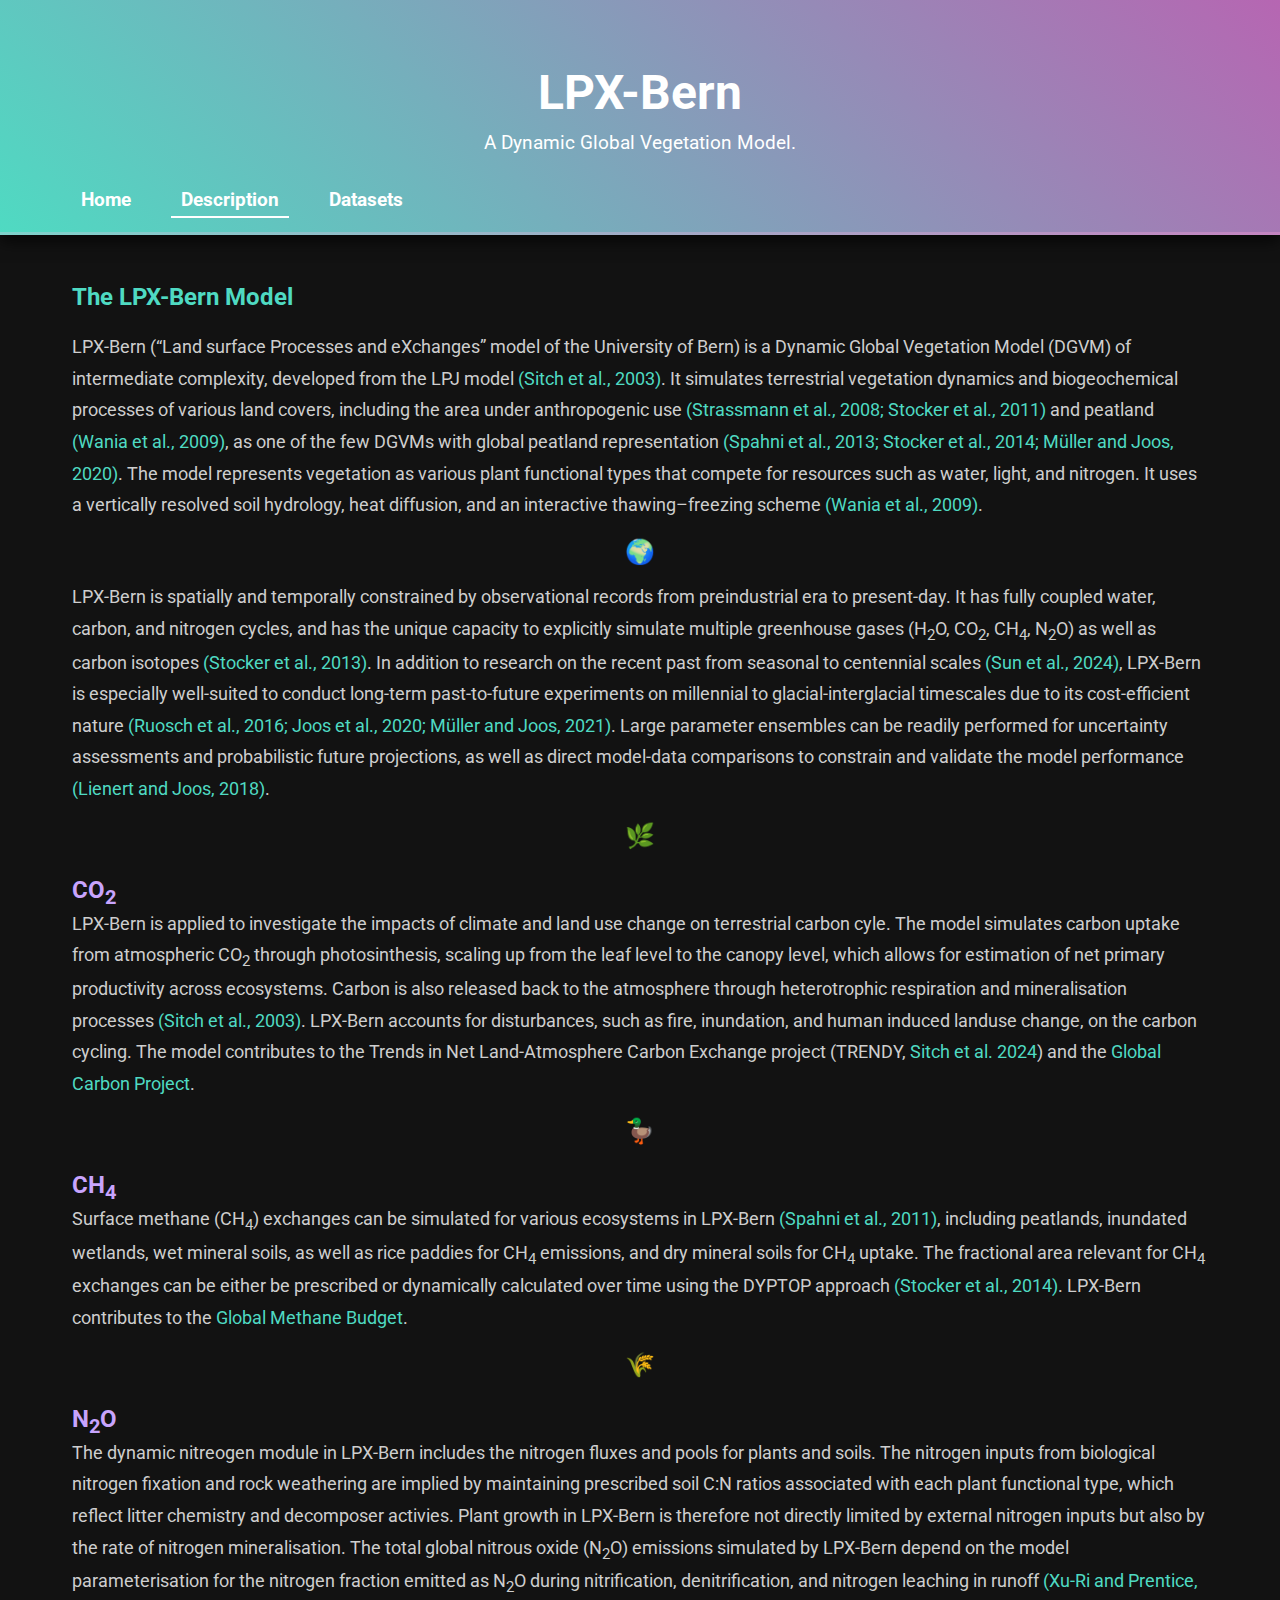
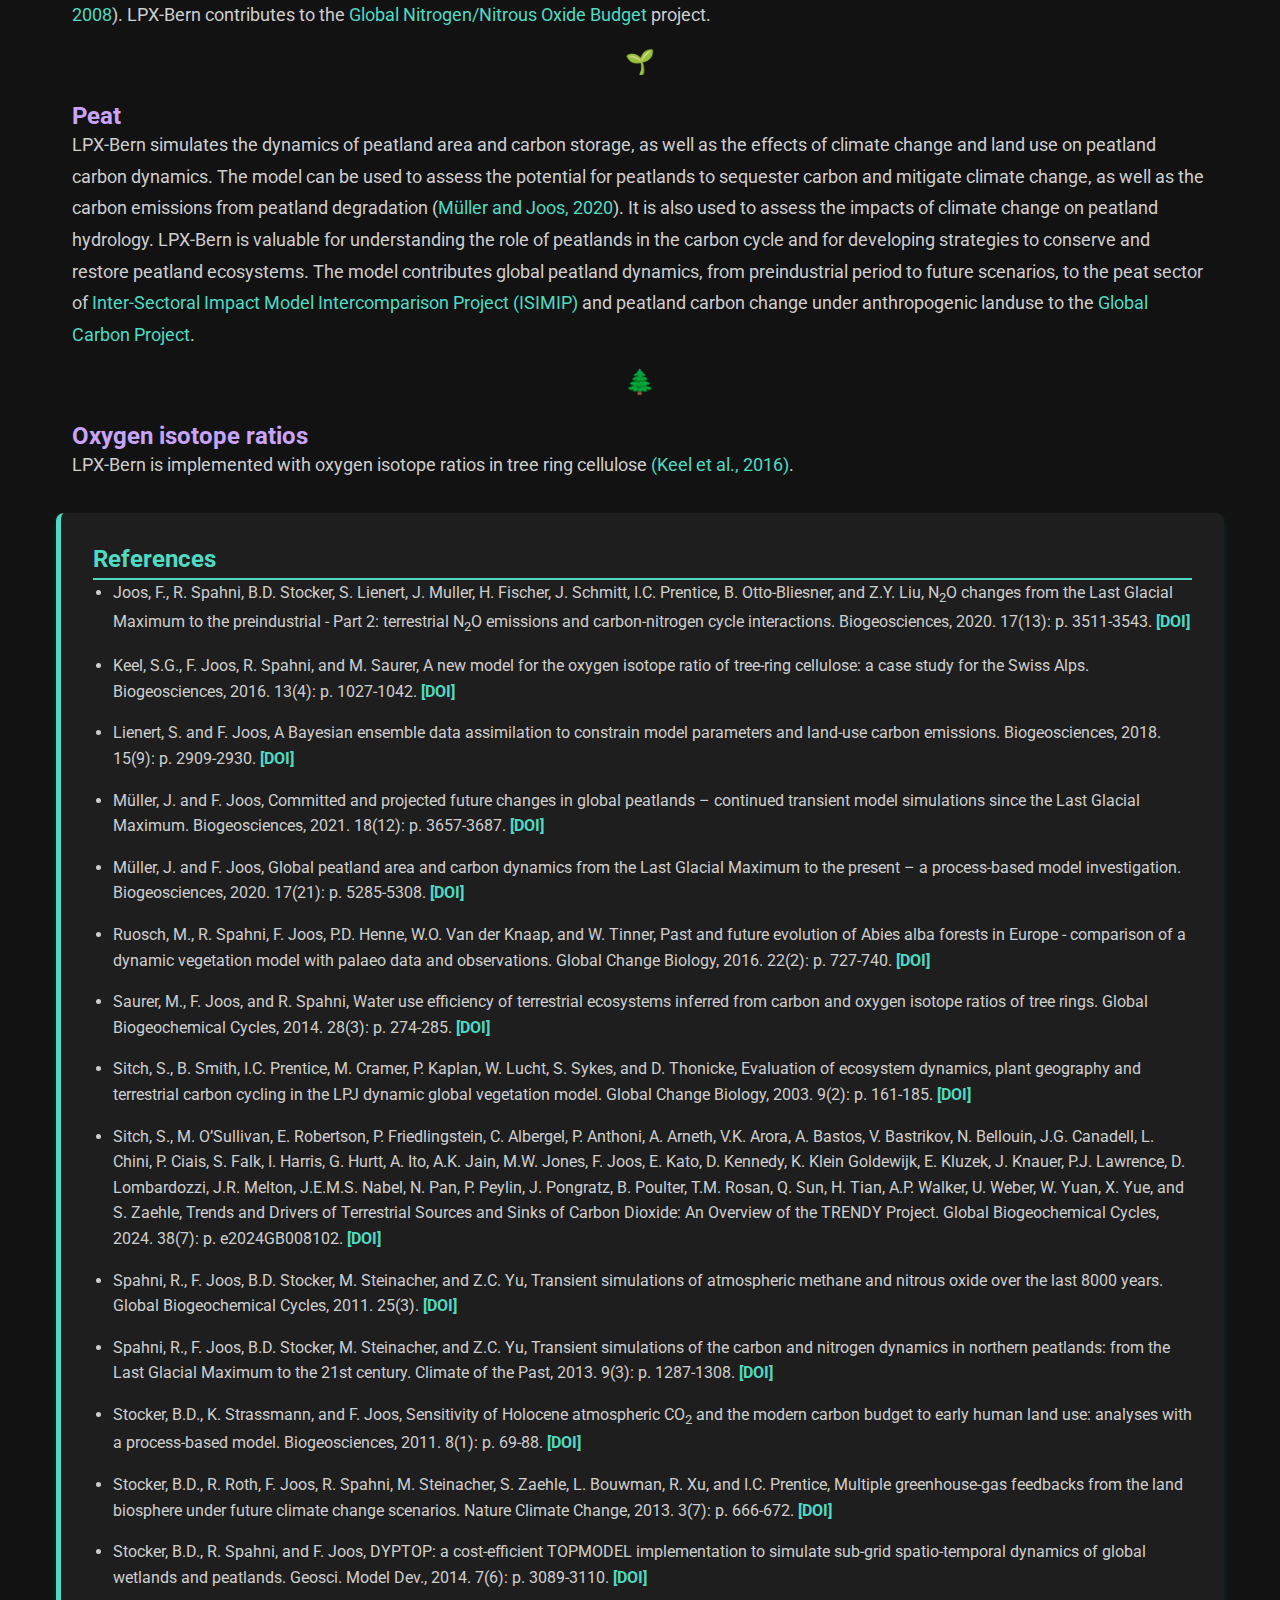
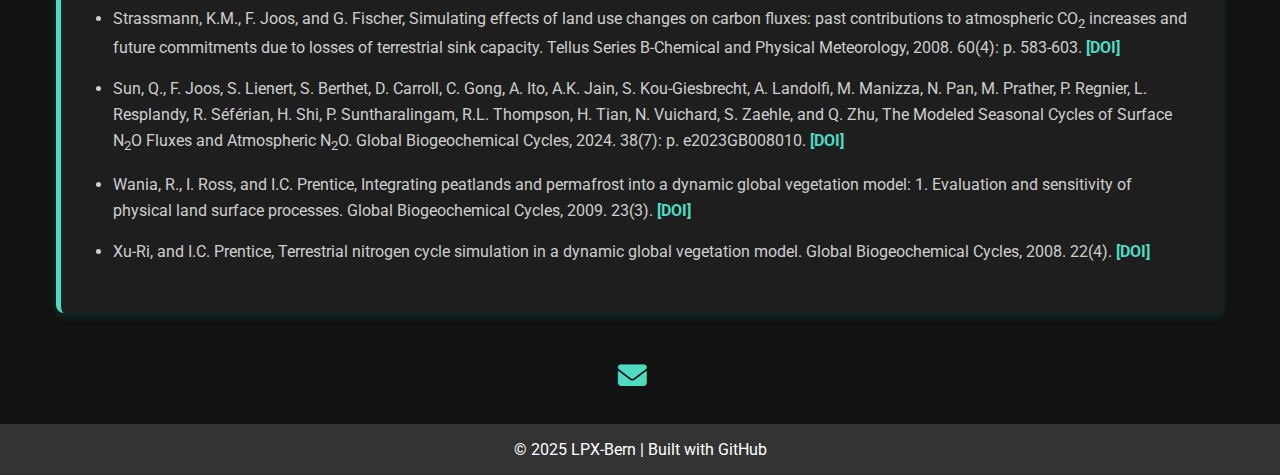
==== about.html @ 45b66ba9 "initial commit" ====
<!DOCTYPE html>
<html lang="en">
<head>
  <meta charset="UTF-8">
  <meta name="viewport" content="width=device-width, initial-scale=1">
  <meta name="description" content="LPX-Bern is a Dynamic Global Vegetation Model (DGVM) that simulates land surface processes and greenhouse gas exchanges.">
  <meta name="keywords" content="land surface model, terrestrial biosphere model, carbon cycle, nitrogen cycle, greenhouse gases">
  <meta name="author" content="Qing Sun">
  <meta property="og:title" content="LPX-Bern Model">
  <meta property="og:description" content="LPX-Bern is a Dynamic Global Vegetation Model (DGVM) that simulates land surface processes and greenhouse gas exchanges.">
  <meta property="og:url" content="https://lpx-bern.github.io/info/about">
  <title>LPX-Bern model</title>
  <link rel="stylesheet" href="assets/style.css">
  <link rel="stylesheet" href="https://cdnjs.cloudflare.com/ajax/libs/font-awesome/6.5.1/css/all.min.css">
</head>
<script src="assets/js/script.js"></script>
<body>
  <div id="header"></div>
  <main>
    <section class="page-section">
      <h2>The LPX-Bern Model</h2>
      <p>
        LPX-Bern (“Land surface Processes and eXchanges” model of the University of Bern) is a Dynamic Global Vegetation Model (DGVM) of intermediate complexity, developed from the LPJ model <a href="#sitch2003">(Sitch et al., 2003)</a>. It simulates terrestrial vegetation dynamics and biogeochemical processes of various land covers, including the area under anthropogenic use <a href="#strassmann2008">(Strassmann et al., 2008;</a> <a href="#stocker2011">Stocker et al., 2011)</a> and peatland <a href="#wania2009">(Wania et al., 2009)</a>, as one of the few DGVMs with global peatland representation <a href="#spahni2013">(Spahni et al., 2013;</a> <a href="#stocker2014">Stocker et al., 2014;</a> <a href="#mueller2020">Müller and Joos, 2020)</a>. 
        The model represents vegetation as various plant functional types that compete for resources such as water, light, and nitrogen. It uses a vertically resolved soil hydrology, heat diffusion, and an interactive thawing–freezing scheme <a href="#wania2009">(Wania et al., 2009)</a>.
      </p>
      <div class="decorative-divider">
        <span class="divider-icon">🌍</span>
      </div>
      <p>
        LPX-Bern is spatially and temporally constrained by observational records from preindustrial era to present-day. It has fully coupled water, carbon, and nitrogen cycles, and has the unique capacity to explicitly simulate multiple greenhouse gases (H<sub>2</sub>O, CO<sub>2</sub>, CH<sub>4</sub>, N<sub>2</sub>O) as well as carbon isotopes <a href="#stocker2013">(Stocker et al., 2013)</a>. In addition to research on the recent past from seasonal to centennial scales <a href="#sun2024">(Sun et al., 2024)</a>, LPX-Bern is especially well-suited to conduct long-term past-to-future experiments on millennial to glacial-interglacial timescales due to its cost-efficient nature <a href="#ruosch2016">(Ruosch et al., 2016;</a> <a href="#joos2020">Joos et al., 2020;</a> <a href="#mueller2021">Müller and Joos, 2021)</a>. Large parameter ensembles can be readily performed for uncertainty assessments and probabilistic future projections, as well as direct model-data comparisons to constrain and validate the model performance <a href="#lienert2018">(Lienert and Joos, 2018)</a>.
      </p>
      <div class="decorative-divider">
        <span class="divider-icon">🌿</span>
      </div>
      <h3>CO<sub>2</sub></h3>
      <p>
        LPX-Bern is applied to investigate the impacts of climate and land use change on terrestrial carbon cyle. The model simulates carbon uptake from atmospheric CO<sub>2</sub> through photosinthesis, scaling up from the leaf level to the canopy level, which allows for estimation of net primary productivity across ecosystems. Carbon is also released back to the atmosphere through heterotrophic respiration and mineralisation processes <a href="#sitch2003">(Sitch et al., 2003)</a>. LPX-Bern accounts for disturbances, such as fire, inundation, and human induced landuse change, on the carbon cycling. The model contributes to the Trends in Net Land-Atmosphere Carbon Exchange project (TRENDY, <a href="#sitch2024"> Sitch et al. 2024</a>) and the <a href="https://globalcarbonbudget.org/" target="_blank" rel="noopener noreferrer">Global Carbon Project</a>. 
      </p>
      <div class="decorative-divider">
        <!-- <span class="divider-icon">🌡️</span> -->
          <span class="divider-icon">🦆</span>
      </div>
      <h3>CH<sub>4</sub></h3>
      <p>
        Surface methane (CH<sub>4</sub>) exchanges can be simulated for various ecosystems in LPX-Bern <a href="#spahni2011">(Spahni et al., 2011)</a>, including peatlands, inundated wetlands, wet mineral soils, as well as rice paddies for CH<sub>4</sub> emissions, and dry mineral soils for CH<sub>4</sub> uptake. The fractional area relevant for CH<sub>4</sub> exchanges can be either be prescribed or dynamically calculated over time using the DYPTOP approach <a href="#stocker2014">(Stocker et al., 2014)</a>. LPX-Bern contributes to the <a href="https://www.globalcarbonproject.org/methanebudget/index.htm" target="_blank" rel="noopener noreferrer">Global Methane Budget</a>. 
      </p>
      <div class="decorative-divider">
        <span class="divider-icon">🌾</span>
      </div>
      <h3>N<sub>2</sub>O</h3>
      <p>
          The dynamic nitreogen module in LPX-Bern includes the nitrogen fluxes and pools for plants and soils. The nitrogen inputs from biological nitrogen fixation and rock weathering are implied by maintaining prescribed soil C:N ratios associated with each plant functional type, which reflect litter chemistry and decomposer activies. Plant growth in LPX-Bern is therefore not directly limited by external nitrogen inputs but also by the rate of nitrogen mineralisation. The total global nitrous oxide (N<sub>2</sub>O) emissions simulated by LPX-Bern depend on the model parameterisation for the nitrogen fraction emitted as N<sub>2</sub>O during nitrification, denitrification, and nitrogen leaching in runoff <a href="#xu-ri2008">(Xu-Ri and Prentice, 2008</a>). LPX-Bern contributes to the <a href="https://www.globalcarbonproject.org/nitrousoxidebudget/index.htm" target="_blank" rel="noopener noreferrer">Global Nitrogen/Nitrous Oxide Budget</a> project.
      </p>
      <div class="decorative-divider">
        <!-- <span class="divider-icon">🍂</span> -->
        <span class="divider-icon">🌱</span>
      </div>
      <h3>Peat</h3>
      <p>
        LPX-Bern simulates the dynamics of peatland area and carbon storage, as well as the effects of climate change and land use on peatland carbon dynamics. The model can be used to assess the potential for peatlands to sequester carbon and mitigate climate change, as well as the carbon emissions from peatland degradation (<a href="#mueller2020">Müller and Joos, 2020</a>). It is also used to assess the impacts of climate change on peatland hydrology. LPX-Bern is valuable for understanding the role of peatlands in the carbon cycle and for developing strategies to conserve and restore peatland ecosystems. The model contributes global peatland dynamics, from preindustrial period to future scenarios, to the peat sector of <a href="https://www.isimip.org/" target="_blank" rel="noopener noreferrer">Inter-Sectoral Impact Model Intercomparison Project (ISIMIP)</a> and peatland carbon change under anthropogenic landuse to the <a href="https://globalcarbonbudget.org/" target="_blank" rel="noopener noreferrer">Global Carbon Project</a>.
      </p>
      <div class="decorative-divider">
        <span class="divider-icon">🌲</span>
      </div>
      <h3>Oxygen isotope ratios</h3>
      <p>
        LPX-Bern is implemented with oxygen isotope ratios in tree ring cellulose <a href="#keel2016">(Keel et al., 2016)</a>.
      </p>
    </section>

    <section class="bibliography">
      <h2>References</h2>
      <ul>
        <li id="joos2020">
          Joos, F., R. Spahni, B.D. Stocker, S. Lienert, J. Muller, H. Fischer, J. Schmitt, I.C. Prentice, B. Otto-Bliesner, and Z.Y. Liu, N<sub>2</sub>O changes from the Last Glacial Maximum to the preindustrial - Part 2: terrestrial N<sub>2</sub>O emissions and carbon-nitrogen cycle interactions. Biogeosciences, 2020. 17(13): p. 3511-3543.
          <a href="https://doi.org/10.5194/bg-17-3511-2020" target="_blank" rel="noopener noreferrer">[DOI]</a>
        </li>
        <li id="keel2016">
          Keel, S.G., F. Joos, R. Spahni, and M. Saurer, A new model for the oxygen isotope ratio of tree-ring cellulose: a case study for the Swiss Alps. Biogeosciences, 2016. 13(4): p. 1027-1042.
          <a href="https://doi.org/10.5194/bg-13-1027-2016" target="_blank" rel="noopener noreferrer">[DOI]</a>
        </li>
        <li id="lienert2018">
          Lienert, S. and F. Joos, A Bayesian ensemble data assimilation to constrain model parameters and land-use carbon emissions. Biogeosciences, 2018. 15(9): p. 2909-2930.
          <a href="https://doi.org/10.5194/bg-15-2909-2018" target="_blank" rel="noopener noreferrer">[DOI]</a>
        </li>
        <li id="mueller2021">
          Müller, J. and F. Joos, Committed and projected future changes in global peatlands – continued transient model simulations since the Last Glacial Maximum. Biogeosciences, 2021. 18(12): p. 3657-3687.
          <a href="https://doi.org/10.5194/bg-18-3657-2021" target="_blank" rel="noopener noreferrer">[DOI]</a>
        </li>
        <li id="mueller2020">
          Müller, J. and F. Joos, Global peatland area and carbon dynamics from the Last Glacial Maximum to the present – a process-based model investigation. Biogeosciences, 2020. 17(21): p. 5285-5308.
          <a href="https://doi.org/10.5194/bg-17-5285-2020" target="_blank" rel="noopener noreferrer">[DOI]</a>
        </li>
        <li id="ruosch2016">
          Ruosch, M., R. Spahni, F. Joos, P.D. Henne, W.O. Van der Knaap, and W. Tinner, Past and future evolution of Abies alba forests in Europe - comparison of a dynamic vegetation model with palaeo data and observations. Global Change Biology, 2016. 22(2): p. 727-740.
          <a href="https://doi.org/10.1111/gcb.13075" target="_blank" rel="noopener noreferrer">[DOI]</a>
        </li>
        <li id="saurer2014">
          Saurer, M., F. Joos, and R. Spahni, Water use efficiency of terrestrial ecosystems inferred from carbon and oxygen isotope ratios of tree rings. Global Biogeochemical Cycles, 2014. 28(3): p. 274-285.
          <a href="https://doi.org/10.1002/2013GB004706" target="_blank" rel="noopener noreferrer">[DOI]</a>
        </li>
        <li id="sitch2003">
          Sitch, S., B. Smith, I.C. Prentice, M. Cramer, P. Kaplan, W. Lucht, S. Sykes, and D. Thonicke, Evaluation of ecosystem dynamics, plant geography and terrestrial carbon cycling in the LPJ dynamic global vegetation model. Global Change Biology, 2003. 9(2): p. 161-185.
          <a href="https://doi.org/10.1046/j.1365-2486.2003.00569.x" target="_blank" rel="noopener noreferrer">[DOI]</a>
        </li>
        <li id="sitch2024">
          Sitch, S., M. O’Sullivan, E. Robertson, P. Friedlingstein, C. Albergel, P. Anthoni, A. Arneth, V.K. Arora, A. Bastos, V. Bastrikov, N. Bellouin, J.G. Canadell, L. Chini, P. Ciais, S. Falk, I. Harris, G. Hurtt, A. Ito, A.K. Jain, M.W. Jones, F. Joos, E. Kato, D. Kennedy, K. Klein Goldewijk, E. Kluzek, J. Knauer, P.J. Lawrence, D. Lombardozzi, J.R. Melton, J.E.M.S. Nabel, N. Pan, P. Peylin, J. Pongratz, B. Poulter, T.M. Rosan, Q. Sun, H. Tian, A.P. Walker, U. Weber, W. Yuan, X. Yue, and S. Zaehle, Trends and Drivers of Terrestrial Sources and Sinks of Carbon Dioxide: An Overview of the TRENDY Project. Global Biogeochemical Cycles, 2024. 38(7): p. e2024GB008102.
          <a href="https://doi.org:https://doi.org/10.1029/2024GB008102" target="_blank" rel="noopener noreferrer">[DOI]</a>
        <li id="spahni2011">
          Spahni, R., F. Joos, B.D. Stocker, M. Steinacher, and Z.C. Yu, Transient simulations of atmospheric methane and nitrous oxide over the last 8000 years. Global Biogeochemical Cycles, 2011. 25(3).
          <a href="https://doi.org/10.1029/2010GB003848" target="_blank" rel="noopener noreferrer">[DOI]</a>
        </li>
        <li id="spahni2013">
          Spahni, R., F. Joos, B.D. Stocker, M. Steinacher, and Z.C. Yu, Transient simulations of the carbon and nitrogen dynamics in northern peatlands: from the Last Glacial Maximum to the 21st century. Climate of the Past, 2013. 9(3): p. 1287-1308.
          <a href="https://doi.org/10.5194/cp-9-1287-2013" target="_blank" rel="noopener noreferrer">[DOI]</a>
        </li>
        <li id="stocker2011">
          Stocker, B.D., K. Strassmann, and F. Joos, Sensitivity of Holocene atmospheric CO<sub>2</sub> and the modern carbon budget to early human land use: analyses with a process-based model. Biogeosciences, 2011. 8(1): p. 69-88.
          <a href="https://doi.org/10.5194/bg-8-69-2011" target="_blank" rel="noopener noreferrer">[DOI]</a>
        </li>
        <li id="stocker2013">
          Stocker, B.D., R. Roth, F. Joos, R. Spahni, M. Steinacher, S. Zaehle, L. Bouwman, R. Xu, and I.C. Prentice, Multiple greenhouse-gas feedbacks from the land biosphere under future climate change scenarios. Nature Climate Change, 2013. 3(7): p. 666-672.
          <a href="https://doi.org/10.1038/nclimate1864" target="_blank" rel="noopener noreferrer">[DOI]</a>
        </li>
        <li id="stocker2014">
          Stocker, B.D., R. Spahni, and F. Joos, DYPTOP: a cost-efficient TOPMODEL implementation to simulate sub-grid spatio-temporal dynamics of global wetlands and peatlands. Geosci. Model Dev., 2014. 7(6): p. 3089-3110.
          <a href="https://doi.org/10.5194/gmd-7-3089-2014" target="_blank" rel="noopener noreferrer">[DOI]</a>
        </li>
        <li id="strassmann2008">
          Strassmann, K.M., F. Joos, and G. Fischer, Simulating effects of land use changes on carbon fluxes: past contributions to atmospheric CO<sub>2</sub> increases and future commitments due to losses of terrestrial sink capacity. Tellus Series B-Chemical and Physical Meteorology, 2008. 60(4): p. 583-603.
          <a href="https://doi.org/10.1111/j.1600-0889.2008.00340.x" target="_blank" rel="noopener noreferrer">[DOI]</a>
        </li>
        <li id="sun2024">
          Sun, Q., F. Joos, S. Lienert, S. Berthet, D. Carroll, C. Gong, A. Ito, A.K. Jain, S. Kou-Giesbrecht, A. Landolfi, M. Manizza, N. Pan, M. Prather, P. Regnier, L. Resplandy, R. Séférian, H. Shi, P. Suntharalingam, R.L. Thompson, H. Tian, N. Vuichard, S. Zaehle, and Q. Zhu, The Modeled Seasonal Cycles of Surface N<sub>2</sub>O Fluxes and Atmospheric N<sub>2</sub>O. Global Biogeochemical Cycles, 2024. 38(7): p. e2023GB008010.
          <a href="https://doi.org/10.1029/2023GB008010" target="_blank" rel="noopener noreferrer">[DOI]</a>
        </li>        
        <li id="wania2009">
          Wania, R., I. Ross, and I.C. Prentice, Integrating peatlands and permafrost into a dynamic global vegetation model: 1. Evaluation and sensitivity of physical land surface processes. Global Biogeochemical Cycles, 2009. 23(3).
          <a href="https://doi.org/10.1029/2008GB003413" target="_blank" rel="noopener noreferrer">[DOI]</a>
        </li>
        <li id="xu-ri2008">
          Xu-Ri, and I.C. Prentice, Terrestrial nitrogen cycle simulation in a dynamic global vegetation model. Global Biogeochemical Cycles, 2008. 22(4).
          <a href="https://doi.org/10.1029/2007GB003067" target="_blank" rel="noopener noreferrer">[DOI]</a>
        </li>
      </ul>
      
    </section>
    
  </main>

  <div id="footer"></div>

</body>
</html>
---- assets/style.css ----
/* @import url('https://fonts.googleapis.com/css2?family=Inter:wght@300;400;700&display=swap'); */
@import url('https://fonts.googleapis.com/css2?family=Roboto:wght@300;400;700&display=swap');
@import url('https://fonts.googleapis.com/css2?family=Noto+Sans+SC:wght@300;400;700&display=swap');

/* Base styles */
* {
  margin: 0;
  padding: 0;
  box-sizing: border-box;
}

html {
  scroll-behavior: smooth; /* Enables smooth scrolling */
}

body {
  font-family: 'Roboto', Kaiti, sans-serif !important;
  background-color: #121212; 
  color: #cecece;
}


/* Header section (Hero) with gradient */
header.hero {
  background: linear-gradient(45deg, #4fdac2, #b666b2); /* Gradient from turquoise to blue */
  color: white;
  text-align: center;
  padding: 1rem 0;
  box-shadow: 0 6px 15px rgba(0, 0, 0, 0.7); /* Adds depth */
  border-bottom: 3px solid rgba(255, 255, 255, 0.2); /* Subtle bottom border */
}

header.hero h1 {
  padding: 3rem 0 0 0;
  font-size: 3rem;
}

header.hero p {
  font-size: 1.2rem;
  margin: 10px 0;
}

header.hero nav {
  display: flex;
  flex-wrap: wrap;
  max-width: 1200px; 
  justify-content: flex-start; /* Align nav items to the left */
  margin: 0 auto; /* align to the max-width */
  padding: 0 1rem; 
}

header.hero .nav-links {
  margin-top: 1.5rem;
  font-size: 1.2rem;
  display: flex;
  justify-content: flex-start; /* Align links to the left */
  flex-wrap: wrap;
  width: 100%;
}

header.hero .nav-links a {
  color: white;
  text-decoration: none;
  margin: 0 15px; /* Space out links */
  font-weight: bold;
  padding: 10px;
  position: relative;
  padding-bottom: 5px;
  display: inline-block;
}

header.hero .nav-links a:hover {
  text-decoration: none;
}

header.hero .nav-links a::after {
  content: "";
  position: absolute;
  left: 50%;
  bottom: -2px;
  width: 0;
  height: 2px;
  background-color: white;
  transition: width 0.3s ease;
  transform: translateX(-50%);
}

header.hero .nav-links a:hover::after,
header.hero .nav-links a.active::after {
  width: 100%; /* Keep both hover and active underlines fully expanded */
}


/* Main content */
main {
  padding: 3rem 1rem;
  max-width: 1200px; /* Restrict width on large screens */
  margin: 0 auto;
}

/* Preview section */
.preview {
  width: 100%; /* Let the preview box take full width of the container */
  margin: 0 auto;
  /* background-color: #54435e; */
  border-radius: 12px; /* Slightly rounded corners */
  padding: 0 1rem;
  margin-bottom: 2rem;
  box-shadow: 0 4px 12px #a87ec0;
  transition: transform 0.3s ease-in-out;

  max-width: 600px;
  display: flex;
  flex-direction: column;
  justify-content: space-between;
  box-sizing: border-box;
}
.preview h2 {
  color: #4fdac2; /* Bright accent */
  margin: 0.5rem 0 1rem 0;
  padding-bottom: 5px;
}

.preview p {
  font-size: 1.1rem;
  line-height: 1.8;
  color: #ffffff;
}
.preview-container {
  display: flex; /* Display sections next to each other */
  gap: 1rem; /* Add space between the sections */
  justify-content: space-between; /* Distribute space evenly */
  flex-wrap: wrap; /* Allow sections to wrap to the next line */
  flex-direction: column; /* Stack the preview boxes on top of each other */
  align-items: center; /* Center the preview boxes */
}
.preview .button {
  display: inline-flex; /* Align buttons horizontally */
  width: auto; /* Prevent buttons from stretching */
  max-width: 130px; /* Fixed width for each button */
  padding: 12px 20px;
  background-color: #4fdac2;
  color: #1e1e1e; /* Dark text for contrast */
  text-decoration: none;
  border-radius: 8px; /* Softer button corners */
  font-weight: bold;
  margin: 15px 8px 15px 0;
  box-shadow: 0 4px 8px rgba(79, 218, 194, 0.3);
  transition: background-color 0.3s ease-in-out, transform 0.2s;
}

.preview .button-container {
  display: flex; /* Make the button container flex */
  justify-content: flex-start; /* Align buttons to the left */
  gap: 1rem; /* Space between buttons */
}
.preview .button:hover {
  background-color: #66fff2; /* Lighter cyan */
  transform: translateY(-2px); /* Lift effect */
}



/* General page section */
.page-section {
  max-width: 1200px;
  margin: 0 auto;
  padding: 0 1rem;
}

.page-section h2 {
  margin-bottom: 1rem;
  padding-bottom: 5px;
  color: #4fdac2;
}

.page-section h3 {
  margin-top: 1rem;
  padding-top: 10px;
  font-size: 1.5rem;
  color: rgb(200, 164, 253);
}

.page-section p {
  font-size: 1.1rem;
  color: #cecece;
  line-height: 1.8;
  /* background-color: #54435e; */
}


/* General link styles */
a {
  color: #4fdac2;  /* Normal link color */
  text-decoration: none;
  transition: color 0.3s ease-in-out;  /* Smooth color change */
}

a:hover {
  color: #66fff2;  /* Brighter blue */
  text-decoration: underline;
}

a:visited {
  color: rgb(200, 164, 253);  /* Softer purple */
}

a:active {
  color: #ffcc00;  /* Warm yellow */
}

img {
  max-width: 100%;
  height: auto;
  margin: 0 auto;
}

.image-container {
  margin-top: 1rem;
  overflow: hidden;
  display: flex;
  justify-content: center;
  align-items: center;
  gap: 10px;
  flex-wrap: wrap;
  position: relative;
}

.image-container img {
  width: 49%;
  aspect-ratio: 1 / 1;
  position: relative;
  top: 0;
  left: 0;
  object-fit: cover;
  object-position: center;
  border-radius: 10px;
}

/* Responsive adjustments for smaller screens */
@media screen and (max-width: 768px) {
  .image-container {
      flex-direction: column; /* Stack images vertically */
      gap: 5px; /* Reduce gap between stacked images */
  }

  .image-container img {
      width: 100%;
      height: width; /* Maintain aspect ratio */
  }
}

/* Contact teaser in footer */
.contact-teaser {
  text-align: center;
  font-size: 1.5rem;
  color: #333;
  padding-bottom: 2rem;
}

.contact-teaser a {
  color: #00bcd4;
  font-weight: bold;
}

.contact-teaser a:hover {
  text-decoration: none;
}

/* Social links */
.social-links i {
  margin-right: 1rem;
  font-size: 1.8rem;
  color: #4fdac2;
  display: flex;
  justify-content: space-around;
  align-items: center;
}

.social-links a {
  text-decoration: none;
  display: inline-block;
  font-size: 4rem;
  color: #333;
  transition: color 0.3s, transform 0.3s;
}

.social-links a:hover i {
  color: #b666b2;
  transform: scale(1.1);
}

.social-links a.hover-effect i {
  color: #b666b2;
  /* transform: scale(1.1); */
}

/* Bibliography styles */
.bibliography {
  background-color: #1e1e1e;
  padding: 2rem;
  border-radius: 8px;
  margin-top: 2rem;
  box-shadow: 0 4px 8px rgba(0, 255, 255, 0.1);
  border-left: 5px solid #4fdac2;
}

.bibliography h2 {
  color: #4fdac2;
  border-bottom: 2px solid #4fdac2;
  padding-bottom: 5px;
}

.bibliography ul {
  list-style-type: disc;
  padding-left: 20px;
}

.bibliography li {
  font-size: 1rem;
  line-height: 1.6;
  margin-bottom: 1rem;
  color: #cecece;
}

.bibliography a {
  color: #4fdac2;
  text-decoration: none;
  font-weight: bold;
  transition: color 0.3s ease-in-out;
}

.bibliography a:hover {
  text-decoration: underline;
  color: #66fff2;
}

/* Footer */
footer {
  text-align: center;
  background-color: #333;
  color: white;
  padding: 1rem;
}

/* Decorative Divider */
.decorative-divider {
  position: relative;
  display: flex; /* Keep the dividers centered */
  justify-content: center;
  align-items: center;
  margin: 1rem 0;
  font-size: 2rem;
}

.decorative-divider a {
  display: block;           /* Ensure the anchor is block-level to wrap the image */
  margin: 0;                /* Remove any default margin */
  padding: 0;               /* Remove any default padding */
}

.decorative-divider a:hover .divider-image {
  opacity: 0.8; /* Slight transparency when hovering */
  transition: opacity 0.3s ease; /* Smooth transition */
}

.decorative-divider::after {
  content: "";
  position: absolute;
  left: 50%;
  bottom: -5px;
  width: 0; /* Start with no width */
  height: 2px; /* Line thickness */
  background-color: white;
  transition: width 0.3s ease, left 0.3s ease;
  transform: translateX(-50%); /* Center the line */
}

.decorative-divider:hover::after {
  width: 10%; /* Line expands to 2.5 times the width of the divider */
  left: 50%;
}

.divider-icon {
  padding: 0 1rem;
  font-size: 1.5rem;
  color: #4fdac2;
}
.divider-image {
  max-width: 100%;          
  height: auto;             
  display: inline-block;    
}
/* Responsive Layout (Mobile) */
@media (max-width: 768px) {
  header.hero {
      padding: 0.5rem 1rem;
  }

  header.hero h1 {
      font-size: 2.5rem;
  }

  header.hero p,
  .contact-teaser {
      font-size: 1rem;
  }

  header.hero nav {
      padding: 0px;
      font-size: 1rem;
  }
  header.hero .nav-links {
    margin-top: 1.5rem;
    font-size: 1rem;
  }
  .preview {
      padding: 0 1rem;
  }
}

/* Mobile-first adjustments for smaller devices */
@media (max-width: 480px) {
  header.hero {
    padding: 0.5rem 1rem;
  }
  header.hero h1 {
      font-size: 2rem;
  }

  header.hero p {
      font-size: 0.8rem;
  }

  header.hero nav {
      padding: 0px;
      font-size: 1rem;
  }
  header.hero .nav-links {
    margin-top: 1.5rem;
    font-size: 1rem;
  }
  .preview {
      padding: 0 1rem;
  }
  .page-section p {
    font-size: 1rem;
  }
  .bibliography li {
    font-size: 0.9rem;
  }
}
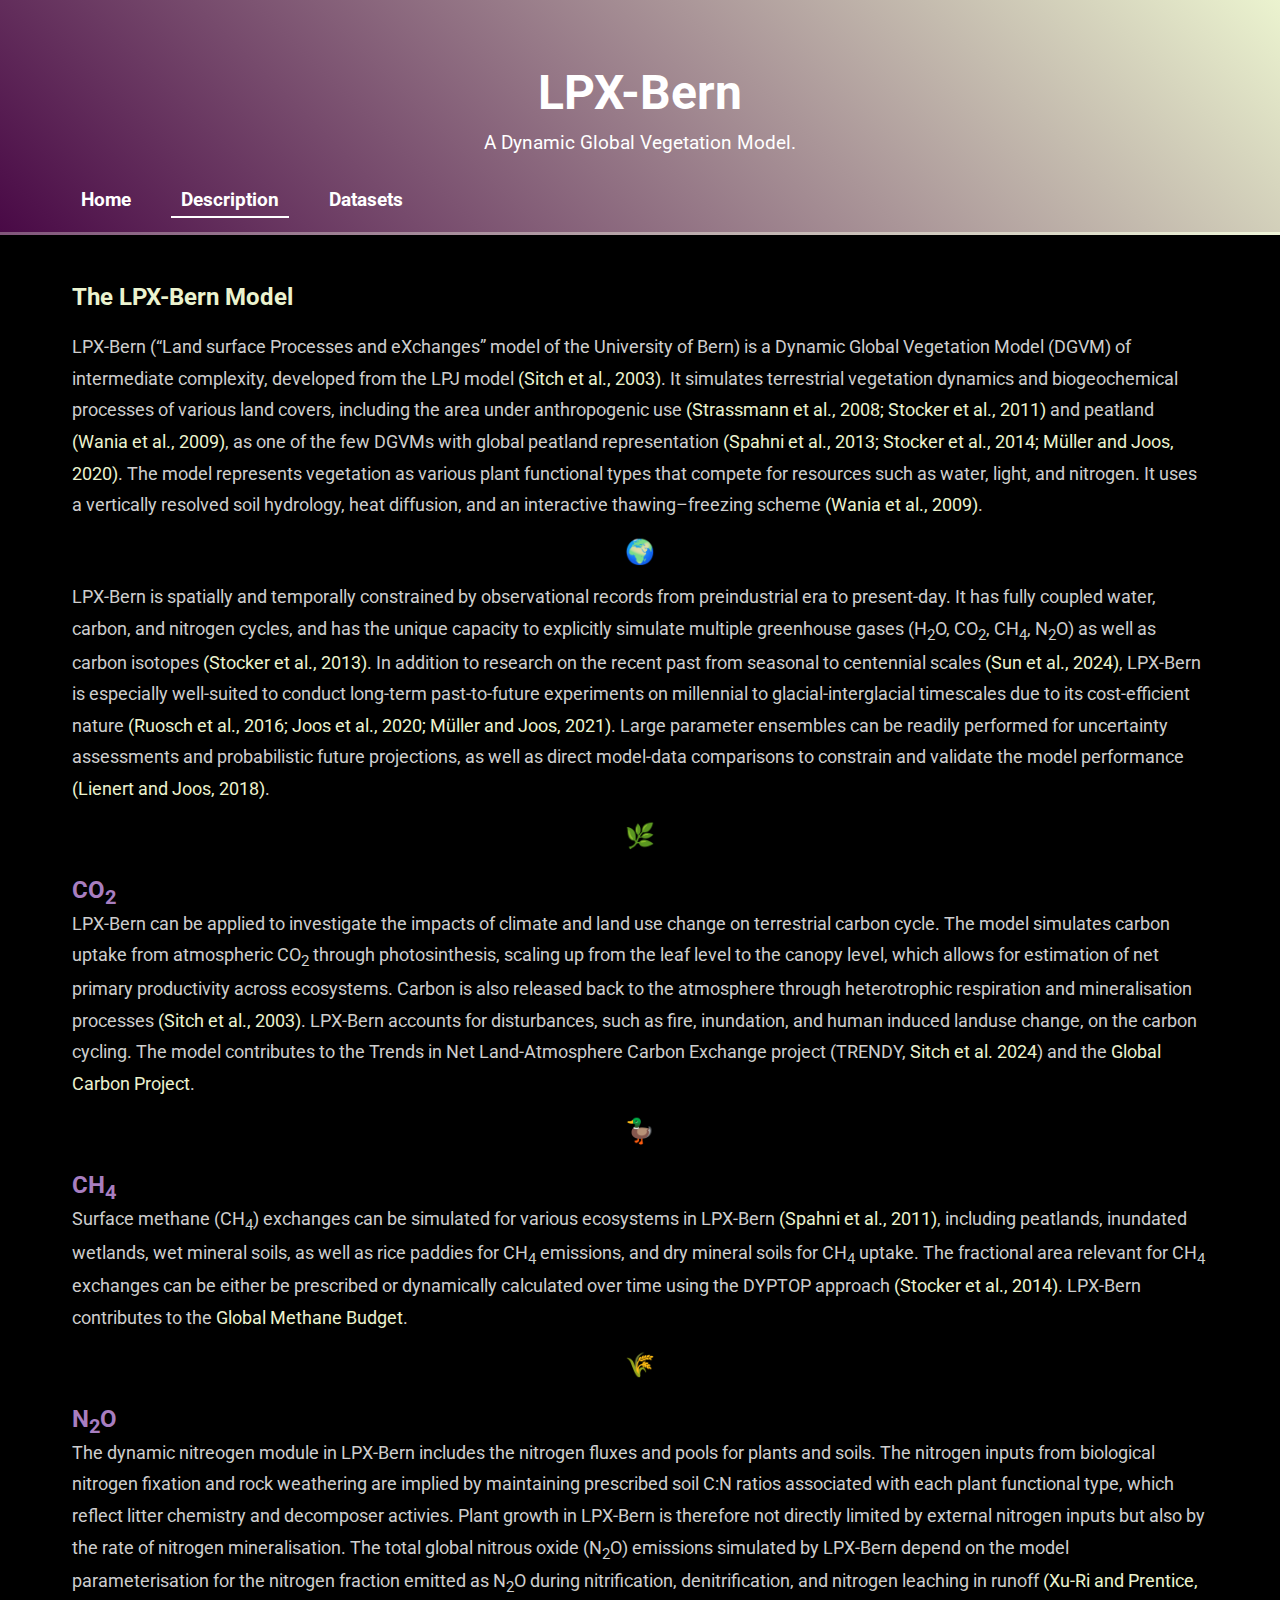
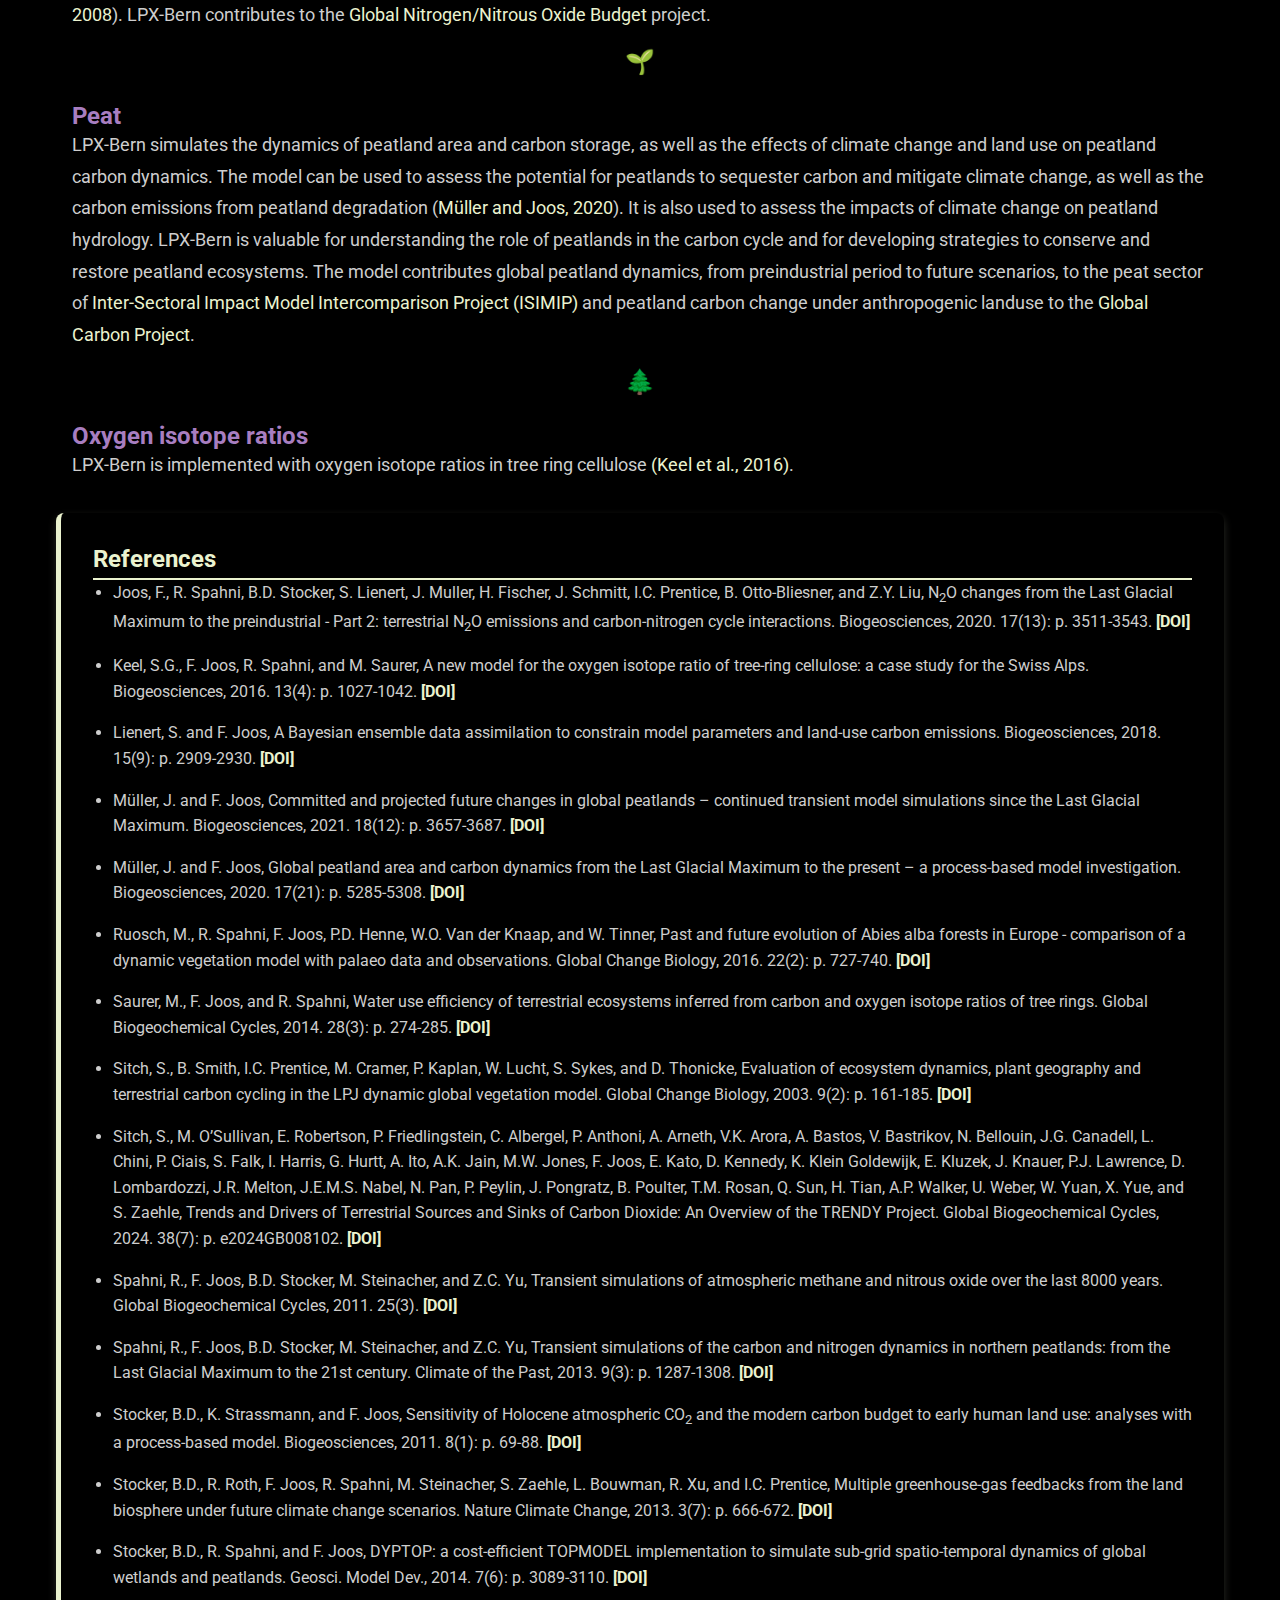
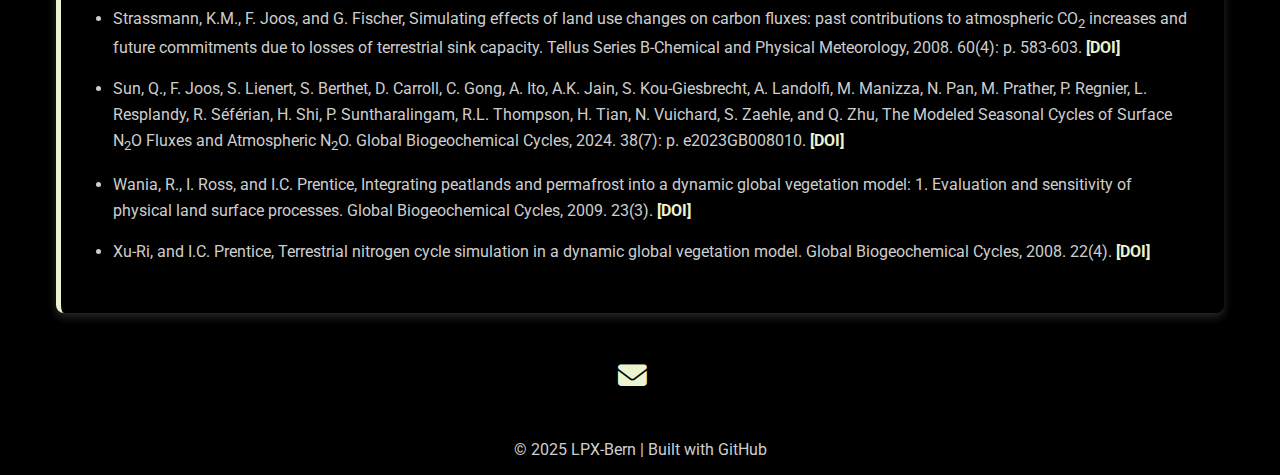
==== commit 56c24cde: "typo and minor revision" ====
--- a/about.html
+++ b/about.html
@@ -9,7 +9,7 @@
   <meta property="og:title" content="LPX-Bern Model">
   <meta property="og:description" content="LPX-Bern is a Dynamic Global Vegetation Model (DGVM) that simulates land surface processes and greenhouse gas exchanges.">
   <meta property="og:url" content="https://lpx-bern.github.io/info/about">
-  <title>LPX-Bern model</title>
+  <title>LPX-Bern Model</title>
   <link rel="stylesheet" href="assets/style.css">
   <link rel="stylesheet" href="https://cdnjs.cloudflare.com/ajax/libs/font-awesome/6.5.1/css/all.min.css">
 </head>
@@ -34,7 +34,7 @@
       </div>
       <h3>CO<sub>2</sub></h3>
       <p>
-        LPX-Bern is applied to investigate the impacts of climate and land use change on terrestrial carbon cyle. The model simulates carbon uptake from atmospheric CO<sub>2</sub> through photosinthesis, scaling up from the leaf level to the canopy level, which allows for estimation of net primary productivity across ecosystems. Carbon is also released back to the atmosphere through heterotrophic respiration and mineralisation processes <a href="#sitch2003">(Sitch et al., 2003)</a>. LPX-Bern accounts for disturbances, such as fire, inundation, and human induced landuse change, on the carbon cycling. The model contributes to the Trends in Net Land-Atmosphere Carbon Exchange project (TRENDY, <a href="#sitch2024"> Sitch et al. 2024</a>) and the <a href="https://globalcarbonbudget.org/" target="_blank" rel="noopener noreferrer">Global Carbon Project</a>. 
+        LPX-Bern can be applied to investigate the impacts of climate and land use change on terrestrial carbon cycle. The model simulates carbon uptake from atmospheric CO<sub>2</sub> through photosinthesis, scaling up from the leaf level to the canopy level, which allows for estimation of net primary productivity across ecosystems. Carbon is also released back to the atmosphere through heterotrophic respiration and mineralisation processes <a href="#sitch2003">(Sitch et al., 2003)</a>. LPX-Bern accounts for disturbances, such as fire, inundation, and human induced landuse change, on the carbon cycling. The model contributes to the Trends in Net Land-Atmosphere Carbon Exchange project (TRENDY, <a href="#sitch2024"> Sitch et al. 2024</a>) and the <a href="https://globalcarbonbudget.org/" target="_blank" rel="noopener noreferrer">Global Carbon Project</a>. 
       </p>
       <div class="decorative-divider">
         <!-- <span class="divider-icon">🌡️</span> -->
--- a/assets/style.css
+++ b/assets/style.css
@@ -1,6 +1,21 @@
 /* @import url('https://fonts.googleapis.com/css2?family=Inter:wght@300;400;700&display=swap'); */
 @import url('https://fonts.googleapis.com/css2?family=Roboto:wght@300;400;700&display=swap');
 @import url('https://fonts.googleapis.com/css2?family=Noto+Sans+SC:wght@300;400;700&display=swap');
+
+:root {
+  --primary-color: #490946;
+  --primary-color2: #a87ec0; 
+  --primary-color3: #d6aeec; 
+  --secondary-color: #ebf3cf;
+  --highlight-color: #ffcc00;
+  --text-color: #cecece;
+  --text-color2: #ffffff;
+  --background-color: black;
+  --subtle-shadow: #ebf3cf2c;
+  --footer-background-color: #333;
+  --footer-text-color: white;
+  --header-text-color: white;
+}
 
 /* Base styles */
 * {
@@ -15,18 +30,18 @@
 
 body {
   font-family: 'Roboto', Kaiti, sans-serif !important;
-  background-color: #121212; 
-  color: #cecece;
+  background-color: var(--background-color); 
+  color: var(--text-color);
 }
 
 
 /* Header section (Hero) with gradient */
 header.hero {
-  background: linear-gradient(45deg, #4fdac2, #b666b2); /* Gradient from turquoise to blue */
-  color: white;
+  background: linear-gradient(45deg, var(--primary-color), var(--secondary-color)); 
+  color: var(--header-text-color);
   text-align: center;
   padding: 1rem 0;
-  box-shadow: 0 6px 15px rgba(0, 0, 0, 0.7); /* Adds depth */
+  box-shadow: 0 6px 15px var(--background-color); /* Adds depth */
   border-bottom: 3px solid rgba(255, 255, 255, 0.2); /* Subtle bottom border */
 }
 
@@ -90,7 +105,6 @@
   width: 100%; /* Keep both hover and active underlines fully expanded */
 }
 
-
 /* Main content */
 main {
   padding: 3rem 1rem;
@@ -100,15 +114,13 @@
 
 /* Preview section */
 .preview {
-  width: 100%; /* Let the preview box take full width of the container */
+  width: 100%; 
   margin: 0 auto;
-  /* background-color: #54435e; */
   border-radius: 12px; /* Slightly rounded corners */
   padding: 0 1rem;
   margin-bottom: 2rem;
-  box-shadow: 0 4px 12px #a87ec0;
+  box-shadow: 0 4px 12px var(--primary-color2); 
   transition: transform 0.3s ease-in-out;
-
   max-width: 600px;
   display: flex;
   flex-direction: column;
@@ -116,15 +128,15 @@
   box-sizing: border-box;
 }
 .preview h2 {
-  color: #4fdac2; /* Bright accent */
-  margin: 0.5rem 0 1rem 0;
+  color: var(--secondary-color); /* Bright accent */
+  margin: 1rem 0rem 1rem 0;
   padding-bottom: 5px;
 }
 
 .preview p {
   font-size: 1.1rem;
   line-height: 1.8;
-  color: #ffffff;
+  color: var(--text-color);
 }
 .preview-container {
   display: flex; /* Display sections next to each other */
@@ -137,29 +149,26 @@
 .preview .button {
   display: inline-flex; /* Align buttons horizontally */
   width: auto; /* Prevent buttons from stretching */
-  max-width: 130px; /* Fixed width for each button */
+  max-width: 130px; 
   padding: 12px 20px;
-  background-color: #4fdac2;
-  color: #1e1e1e; /* Dark text for contrast */
+  background-color: var(--secondary-color);
+  color: var(--background-color);
   text-decoration: none;
   border-radius: 8px; /* Softer button corners */
   font-weight: bold;
   margin: 15px 8px 15px 0;
-  box-shadow: 0 4px 8px rgba(79, 218, 194, 0.3);
   transition: background-color 0.3s ease-in-out, transform 0.2s;
 }
 
 .preview .button-container {
   display: flex; /* Make the button container flex */
   justify-content: flex-start; /* Align buttons to the left */
-  gap: 1rem; /* Space between buttons */
+  gap: 1rem; 
 }
 .preview .button:hover {
-  background-color: #66fff2; /* Lighter cyan */
+  background-color: var(--primary-color2); 
   transform: translateY(-2px); /* Lift effect */
 }
-
-
 
 /* General page section */
 .page-section {
@@ -171,42 +180,41 @@
 .page-section h2 {
   margin-bottom: 1rem;
   padding-bottom: 5px;
-  color: #4fdac2;
+  color: var(--secondary-color);
 }
 
 .page-section h3 {
   margin-top: 1rem;
   padding-top: 10px;
   font-size: 1.5rem;
-  color: rgb(200, 164, 253);
+  color: var(--primary-color2);
 }
 
 .page-section p {
   font-size: 1.1rem;
-  color: #cecece;
+  color: var(--text-color);
   line-height: 1.8;
-  /* background-color: #54435e; */
 }
 
 
 /* General link styles */
 a {
-  color: #4fdac2;  /* Normal link color */
+  color: var(--secondary-color);  /* Normal link color */
   text-decoration: none;
   transition: color 0.3s ease-in-out;  /* Smooth color change */
 }
 
 a:hover {
-  color: #66fff2;  /* Brighter blue */
+  color: var(--primary-color3);  /* Brighter blue */
   text-decoration: underline;
 }
 
 a:visited {
-  color: rgb(200, 164, 253);  /* Softer purple */
+  color: var(--primary-color2);  /* Softer purple */
 }
 
 a:active {
-  color: #ffcc00;  /* Warm yellow */
+  color: var(--highlight-color);  /* Warm yellow */
 }
 
 img {
@@ -254,12 +262,10 @@
 .contact-teaser {
   text-align: center;
   font-size: 1.5rem;
-  color: #333;
   padding-bottom: 2rem;
 }
 
 .contact-teaser a {
-  color: #00bcd4;
   font-weight: bold;
 }
 
@@ -271,7 +277,7 @@
 .social-links i {
   margin-right: 1rem;
   font-size: 1.8rem;
-  color: #4fdac2;
+  color: var(--secondary-color);
   display: flex;
   justify-content: space-around;
   align-items: center;
@@ -281,33 +287,32 @@
   text-decoration: none;
   display: inline-block;
   font-size: 4rem;
-  color: #333;
   transition: color 0.3s, transform 0.3s;
 }
 
 .social-links a:hover i {
-  color: #b666b2;
+  color: var(--primary-color2);
   transform: scale(1.1);
 }
 
 .social-links a.hover-effect i {
-  color: #b666b2;
+  color: var(--primary-color);
   /* transform: scale(1.1); */
 }
 
 /* Bibliography styles */
 .bibliography {
-  background-color: #1e1e1e;
+  background-color: var(--background-color);
   padding: 2rem;
   border-radius: 8px;
   margin-top: 2rem;
-  box-shadow: 0 4px 8px rgba(0, 255, 255, 0.1);
-  border-left: 5px solid #4fdac2;
+  box-shadow: 0 4px 8px var(--subtle-shadow);
+  border-left: 5px solid var(--secondary-color);
 }
 
 .bibliography h2 {
-  color: #4fdac2;
-  border-bottom: 2px solid #4fdac2;
+  color: var(--secondary-color);
+  border-bottom: 2px solid var(--secondary-color);
   padding-bottom: 5px;
 }
 
@@ -320,11 +325,11 @@
   font-size: 1rem;
   line-height: 1.6;
   margin-bottom: 1rem;
-  color: #cecece;
+  color: var(--text-color);
 }
 
 .bibliography a {
-  color: #4fdac2;
+  color: var(--secondary-color);
   text-decoration: none;
   font-weight: bold;
   transition: color 0.3s ease-in-out;
@@ -332,14 +337,14 @@
 
 .bibliography a:hover {
   text-decoration: underline;
-  color: #66fff2;
+  color: var(--primary-color2);
 }
 
 /* Footer */
 footer {
   text-align: center;
-  background-color: #333;
-  color: white;
+  background-color: var(footer-background-color);
+  color: var(footer-text-color);
   padding: 1rem;
 }
 
@@ -384,13 +389,13 @@
 .divider-icon {
   padding: 0 1rem;
   font-size: 1.5rem;
-  color: #4fdac2;
 }
 .divider-image {
   max-width: 100%;          
   height: auto;             
   display: inline-block;    
 }
+
 /* Responsive Layout (Mobile) */
 @media (max-width: 768px) {
   header.hero {
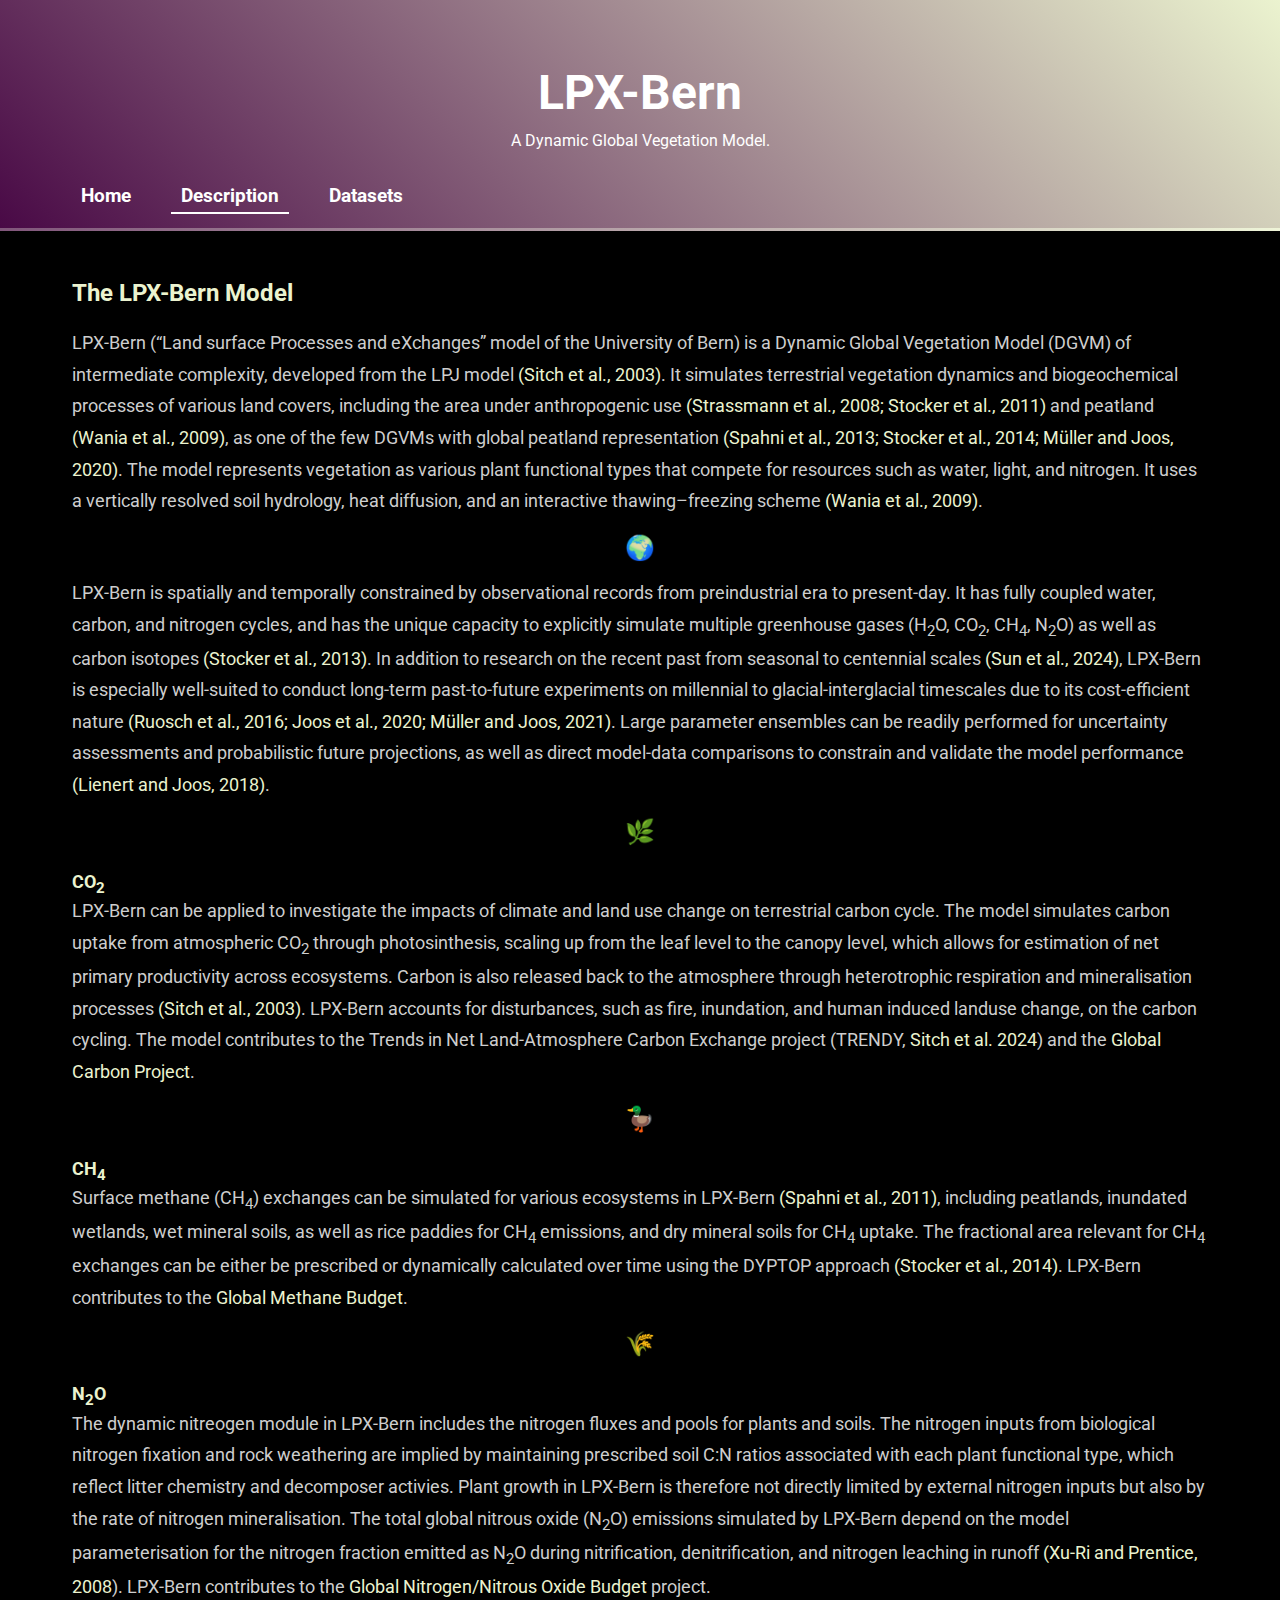
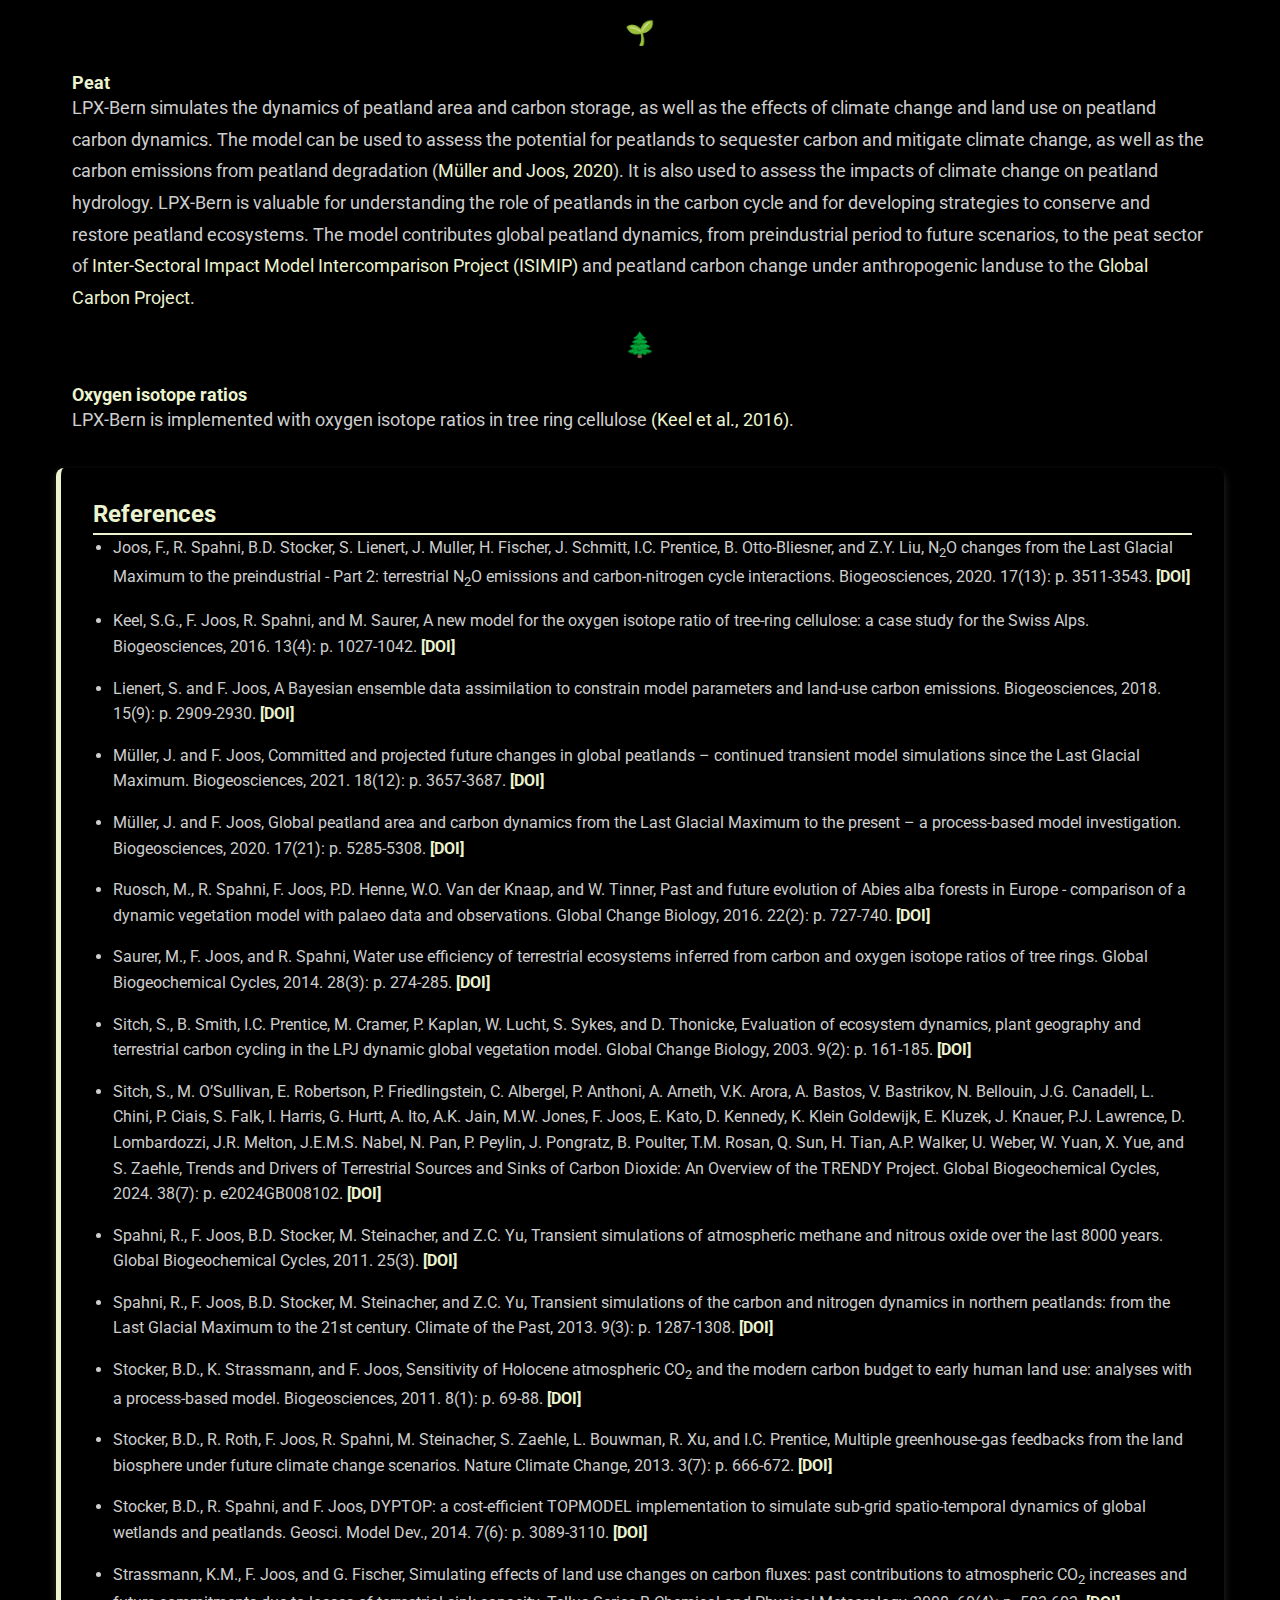
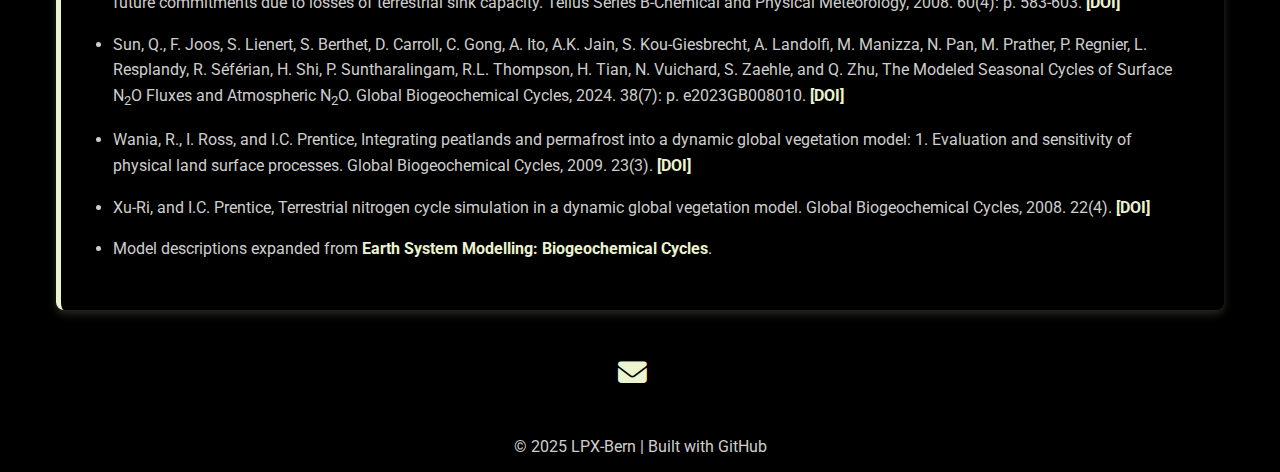
==== commit 5bb27e19: "minor update" ====
--- a/about.html
+++ b/about.html
@@ -142,6 +142,8 @@
           Xu-Ri, and I.C. Prentice, Terrestrial nitrogen cycle simulation in a dynamic global vegetation model. Global Biogeochemical Cycles, 2008. 22(4).
           <a href="https://doi.org/10.1029/2007GB003067" target="_blank" rel="noopener noreferrer">[DOI]</a>
         </li>
+      <li>Model descriptions expanded from <a href="http://web.archive.org/web/20240710112524/https://www.climate.unibe.ch/research/research_groups/earth_system_modelling_biogeochemical_cycles/lpx/index_eng.html">Earth System Modelling: Biogeochemical Cycles</a>.</li>
+
       </ul>
       
     </section>
@@ -149,6 +151,5 @@
   </main>
 
   <div id="footer"></div>
-
 </body>
 </html>
--- a/assets/style.css
+++ b/assets/style.css
@@ -51,7 +51,7 @@
 }
 
 header.hero p {
-  font-size: 1.2rem;
+  font-size: 1rem;
   margin: 10px 0;
 }
 
@@ -147,23 +147,26 @@
   align-items: center; /* Center the preview boxes */
 }
 .preview .button {
-  display: inline-flex; /* Align buttons horizontally */
-  width: auto; /* Prevent buttons from stretching */
-  max-width: 130px; 
+  display: flex;
+  justify-content: center;
+  align-items: center;
+  width: 130px; /* Set a fixed or consistent width */
   padding: 12px 20px;
   background-color: var(--secondary-color);
   color: var(--background-color);
   text-decoration: none;
-  border-radius: 8px; /* Softer button corners */
+  border-radius: 8px;
   font-weight: bold;
   margin: 15px 8px 15px 0;
   transition: background-color 0.3s ease-in-out, transform 0.2s;
+  text-align: center;
+  white-space: nowrap; /* Prevent text from wrapping */
 }
 
 .preview .button-container {
-  display: flex; /* Make the button container flex */
-  justify-content: flex-start; /* Align buttons to the left */
-  gap: 1rem; 
+  display: flex;
+  justify-content: flex-start;
+  gap: 1rem;
 }
 .preview .button:hover {
   background-color: var(--primary-color2); 
@@ -186,8 +189,8 @@
 .page-section h3 {
   margin-top: 1rem;
   padding-top: 10px;
-  font-size: 1.5rem;
-  color: var(--primary-color2);
+  font-size: 1.1rem;
+  color: var(--secondary-color);
 }
 
 .page-section p {
@@ -389,6 +392,7 @@
 .divider-icon {
   padding: 0 1rem;
   font-size: 1.5rem;
+  color: var(--secondary-color);
 }
 .divider-image {
   max-width: 100%;          
@@ -449,7 +453,7 @@
       padding: 0 1rem;
   }
   .page-section p {
-    font-size: 1rem;
+    font-size: 0.8rem;
   }
   .bibliography li {
     font-size: 0.9rem;
